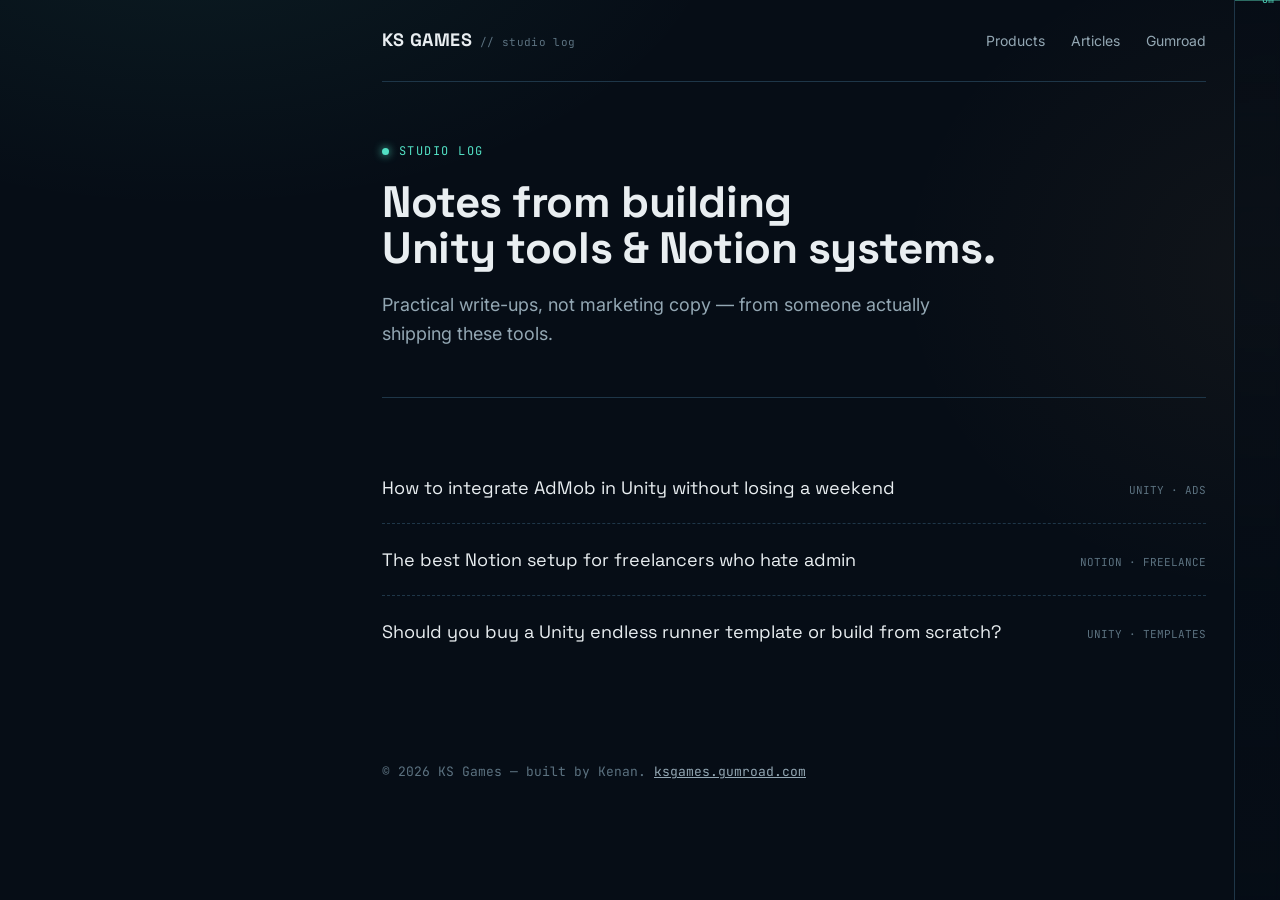
==== articles/index.html @ 416781f1 "Add files via upload" ====
<!DOCTYPE html>
<html lang="en">
<head>
<meta charset="UTF-8">
<meta name="viewport" content="width=device-width, initial-scale=1.0">
<title>Studio Log — Articles on Unity dev tools &amp; freelance systems | KS Games</title>
<meta name="description" content="Guides on Unity ad mediation, Notion systems for freelancers, and Unity source-code templates, written by indie developer Kenan of KS Games.">
<link rel="canonical" href="https://ksgames.github.io/articles/">
<link rel="stylesheet" href="../style.css">
<link rel="preconnect" href="https://fonts.googleapis.com">
<link rel="stylesheet" href="https://fonts.googleapis.com/css2?family=Space+Grotesk:wght@500;700&family=JetBrains+Mono:wght@400;500&family=Inter:wght@400;500&display=swap">
</head>
<body>

<div class="depth-gauge" aria-hidden="true">
  <div class="depth-gauge__track" id="gaugeTrack">
    <div class="depth-gauge__fill" id="gaugeFill"></div>
  </div>
</div>

<div class="shell">
  <header class="site">
    <div class="brand">KS GAMES <small class="mono">// studio log</small></div>
    <nav class="site">
      <a href="../index.html#products">Products</a>
      <a href="index.html">Articles</a>
      <a href="https://ksgames.gumroad.com/" target="_blank" rel="noopener">Gumroad</a>
    </nav>
  </header>

  <section class="hero" style="padding: 60px 0 30px;">
    <div class="hero__eyebrow">Studio log</div>
    <h1 style="font-size: clamp(30px,5vw,44px);">Notes from building<br>Unity tools &amp; Notion systems.</h1>
    <p class="lede">Practical write-ups, not marketing copy — from someone actually shipping these tools.</p>
  </section>

  <section>
    <div class="logs">
      <a class="log" href="unity-admob-integration-guide.html">
        <span class="log__title">How to integrate AdMob in Unity without losing a weekend</span>
        <span class="log__meta">UNITY · ADS</span>
      </a>
      <a class="log" href="notion-system-for-freelancers.html">
        <span class="log__title">The best Notion setup for freelancers who hate admin</span>
        <span class="log__meta">NOTION · FREELANCE</span>
      </a>
      <a class="log" href="unity-endless-runner-template.html">
        <span class="log__title">Should you buy a Unity endless runner template or build from scratch?</span>
        <span class="log__meta">UNITY · TEMPLATES</span>
      </a>
    </div>
  </section>

  <footer class="site">
    <div>© 2026 KS Games — built by Kenan. <a href="https://ksgames.gumroad.com/" target="_blank" rel="noopener">ksgames.gumroad.com</a></div>
  </footer>
</div>

<script>
  const fill = document.getElementById('gaugeFill');
  const track = document.getElementById('gaugeTrack');
  function updateGauge() {
    const scrollTop = window.scrollY;
    const docHeight = document.documentElement.scrollHeight - window.innerHeight;
    const pct = docHeight > 0 ? Math.min(100, (scrollTop / docHeight) * 100) : 0;
    fill.style.height = pct + '%';
    document.querySelectorAll('.depth-gauge__marker').forEach(m => m.remove());
    const meters = Math.round(pct * 3);
    const marker = document.createElement('div');
    marker.className = 'depth-gauge__marker mono';
    marker.style.top = pct + '%';
    marker.textContent = meters + 'm';
    track.appendChild(marker);
  }
  window.addEventListener('scroll', updateGauge);
  window.addEventListener('resize', updateGauge);
  updateGauge();
</script>
</body>
</html>
---- style.css ----
/* KS Games — "Depth Gauge" design system
   Palette: abyss navy/black, bioluminescent teal, brass/amber for tools
   Display: Space Grotesk / Labels+mono: JetBrains Mono / Body: Inter
*/

:root {
  --abyss: #060d16;
  --abyss-surface: #0d1a28;
  --abyss-surface-2: #122436;
  --line: #1e3648;
  --teal: #52e0c4;
  --teal-dim: #2c6b62;
  --brass: #d9a35c;
  --ink: #e9eef1;
  --ink-dim: #93a7b3;
  --ink-faint: #5c7280;
  --radius: 3px;
}

* { box-sizing: border-box; }

html {
  scroll-behavior: smooth;
}

@media (prefers-reduced-motion: reduce) {
  html { scroll-behavior: auto; }
  * { animation-duration: 0.001ms !important; transition-duration: 0.001ms !important; }
}

body {
  margin: 0;
  background: var(--abyss);
  color: var(--ink);
  font-family: 'Inter', -apple-system, BlinkMacSystemFont, sans-serif;
  line-height: 1.6;
  background-image:
    radial-gradient(ellipse 900px 500px at 15% -10%, rgba(82,224,196,0.07), transparent 60%),
    radial-gradient(ellipse 700px 600px at 100% 30%, rgba(217,163,92,0.05), transparent 55%);
  background-attachment: fixed;
}

a { color: inherit; }

.mono {
  font-family: 'JetBrains Mono', ui-monospace, monospace;
}

/* ---------- Depth gauge (signature element) ---------- */
.depth-gauge {
  position: fixed;
  right: 0;
  top: 0;
  height: 100vh;
  width: 46px;
  border-left: 1px solid var(--line);
  z-index: 50;
  display: flex;
  align-items: stretch;
  background: linear-gradient(180deg, rgba(6,13,22,0.4), rgba(6,13,22,0.85));
  backdrop-filter: blur(2px);
}
.depth-gauge__track {
  position: relative;
  flex: 1;
}
.depth-gauge__fill {
  position: absolute;
  left: 0; right: 0; top: 0;
  background: linear-gradient(180deg, rgba(82,224,196,0.16), rgba(82,224,196,0.02));
  height: 0%;
  border-bottom: 1px solid var(--teal-dim);
}
.depth-gauge__marker {
  position: absolute;
  right: 6px;
  transform: translateY(-50%);
  font-size: 10px;
  color: var(--teal);
  white-space: nowrap;
  letter-spacing: 0.02em;
}
@media (max-width: 720px) {
  .depth-gauge { width: 26px; }
  .depth-gauge__marker { font-size: 8px; right: 3px; }
}

/* ---------- Layout shell ---------- */
.shell {
  max-width: 880px;
  margin: 0 auto;
  padding: 0 28px 0 28px;
  margin-right: 46px;
}
@media (max-width: 720px) {
  .shell { margin-right: 26px; padding: 0 18px; }
}

header.site {
  display: flex;
  align-items: center;
  justify-content: space-between;
  padding: 26px 0;
  border-bottom: 1px solid var(--line);
}
.brand {
  font-family: 'Space Grotesk', sans-serif;
  font-weight: 700;
  font-size: 18px;
  letter-spacing: 0.02em;
  display: flex;
  align-items: baseline;
  gap: 8px;
}
.brand small {
  font-family: 'JetBrains Mono', monospace;
  font-weight: 400;
  font-size: 11px;
  color: var(--ink-faint);
}
nav.site a {
  text-decoration: none;
  color: var(--ink-dim);
  font-size: 14px;
  margin-left: 22px;
  transition: color 0.15s ease;
}
nav.site a:hover { color: var(--teal); }

/* ---------- Hero ---------- */
.hero {
  padding: 90px 0 70px;
}
.hero__eyebrow {
  font-family: 'JetBrains Mono', monospace;
  font-size: 12px;
  color: var(--teal);
  letter-spacing: 0.12em;
  text-transform: uppercase;
  margin-bottom: 18px;
  display: flex;
  align-items: center;
  gap: 10px;
}
.hero__eyebrow::before {
  content: '';
  width: 7px;
  height: 7px;
  border-radius: 50%;
  background: var(--teal);
  box-shadow: 0 0 8px var(--teal);
}
.hero h1 {
  font-family: 'Space Grotesk', sans-serif;
  font-size: clamp(36px, 6vw, 58px);
  line-height: 1.05;
  margin: 0 0 20px;
  letter-spacing: -0.01em;
}
.hero h1 em {
  font-style: normal;
  color: var(--teal);
}
.hero p.lede {
  max-width: 56ch;
  color: var(--ink-dim);
  font-size: 18px;
}

/* ---------- Sections ---------- */
section { padding: 56px 0; border-bottom: 1px solid var(--line); }
section:last-of-type { border-bottom: none; }

.section-head {
  display: flex;
  align-items: baseline;
  justify-content: space-between;
  margin-bottom: 30px;
  gap: 20px;
  flex-wrap: wrap;
}
.section-head h2 {
  font-family: 'Space Grotesk', sans-serif;
  font-size: 26px;
  margin: 0;
}
.section-head .tag {
  font-family: 'JetBrains Mono', monospace;
  font-size: 12px;
  color: var(--ink-faint);
}

/* ---------- Product / hull cards ---------- */
.plates {
  display: grid;
  gap: 18px;
}
.plate {
  border: 1px solid var(--line);
  background: var(--abyss-surface);
  border-radius: var(--radius);
  padding: 24px 26px;
  position: relative;
  transition: border-color 0.2s ease, transform 0.2s ease;
}
.plate:hover {
  border-color: var(--teal-dim);
  transform: translateY(-1px);
}
.plate__code {
  font-family: 'JetBrains Mono', monospace;
  font-size: 11px;
  color: var(--brass);
  letter-spacing: 0.06em;
  margin-bottom: 10px;
  text-transform: uppercase;
}
.plate h3 {
  font-family: 'Space Grotesk', sans-serif;
  font-size: 21px;
  margin: 0 0 10px;
}
.plate p {
  color: var(--ink-dim);
  margin: 0 0 16px;
  font-size: 15px;
}
.plate .meta {
  display: flex;
  gap: 14px;
  flex-wrap: wrap;
  font-size: 12px;
  color: var(--ink-faint);
  font-family: 'JetBrains Mono', monospace;
  margin-bottom: 16px;
}
.btn {
  display: inline-block;
  font-family: 'JetBrains Mono', monospace;
  font-size: 13px;
  text-decoration: none;
  padding: 9px 16px;
  border-radius: var(--radius);
  border: 1px solid var(--teal-dim);
  color: var(--teal);
  transition: background 0.15s ease, color 0.15s ease;
}
.btn:hover { background: var(--teal); color: var(--abyss); }
.btn--ghost {
  border-color: var(--line);
  color: var(--ink-dim);
}
.btn--ghost:hover { background: var(--abyss-surface-2); color: var(--ink); }

/* ---------- Article list ---------- */
.logs { display: grid; gap: 2px; }
.log {
  display: block;
  text-decoration: none;
  color: inherit;
  padding: 20px 0;
  border-bottom: 1px dashed var(--line);
  display: flex;
  justify-content: space-between;
  align-items: baseline;
  gap: 20px;
}
.log:last-child { border-bottom: none; }
.log__title {
  font-family: 'Space Grotesk', sans-serif;
  font-size: 18px;
  transition: color 0.15s ease;
}
.log:hover .log__title { color: var(--teal); }
.log__meta {
  font-family: 'JetBrains Mono', monospace;
  font-size: 11px;
  color: var(--ink-faint);
  white-space: nowrap;
}

/* ---------- Article page ---------- */
.article {
  padding: 70px 0 40px;
}
.article__eyebrow {
  font-family: 'JetBrains Mono', monospace;
  color: var(--brass);
  font-size: 12px;
  letter-spacing: 0.08em;
  text-transform: uppercase;
  margin-bottom: 16px;
}
.article h1 {
  font-family: 'Space Grotesk', sans-serif;
  font-size: clamp(28px, 5vw, 40px);
  line-height: 1.15;
  margin: 0 0 18px;
}
.article__dek {
  color: var(--ink-dim);
  font-size: 17px;
  max-width: 62ch;
  margin-bottom: 10px;
}
.article__meta {
  font-family: 'JetBrains Mono', monospace;
  font-size: 12px;
  color: var(--ink-faint);
  margin-bottom: 40px;
}
.prose { max-width: 68ch; font-size: 16px; }
.prose h2 {
  font-family: 'Space Grotesk', sans-serif;
  font-size: 22px;
  margin-top: 40px;
}
.prose h3 {
  font-family: 'Space Grotesk', sans-serif;
  font-size: 18px;
  margin-top: 30px;
}
.prose p { color: var(--ink-dim); }
.prose ul, .prose ol { color: var(--ink-dim); padding-left: 22px; }
.prose li { margin-bottom: 8px; }
.prose strong { color: var(--ink); }
.prose code {
  font-family: 'JetBrains Mono', monospace;
  background: var(--abyss-surface-2);
  padding: 2px 6px;
  border-radius: 3px;
  font-size: 0.9em;
  color: var(--teal);
}
.callout {
  border-left: 2px solid var(--teal);
  background: var(--abyss-surface);
  padding: 16px 20px;
  margin: 28px 0;
  font-size: 15px;
  color: var(--ink-dim);
}

/* ---------- Footer ---------- */
footer.site {
  padding: 40px 0 70px;
  color: var(--ink-faint);
  font-size: 13px;
  font-family: 'JetBrains Mono', monospace;
}
footer.site a { color: var(--ink-dim); text-decoration: underline; }
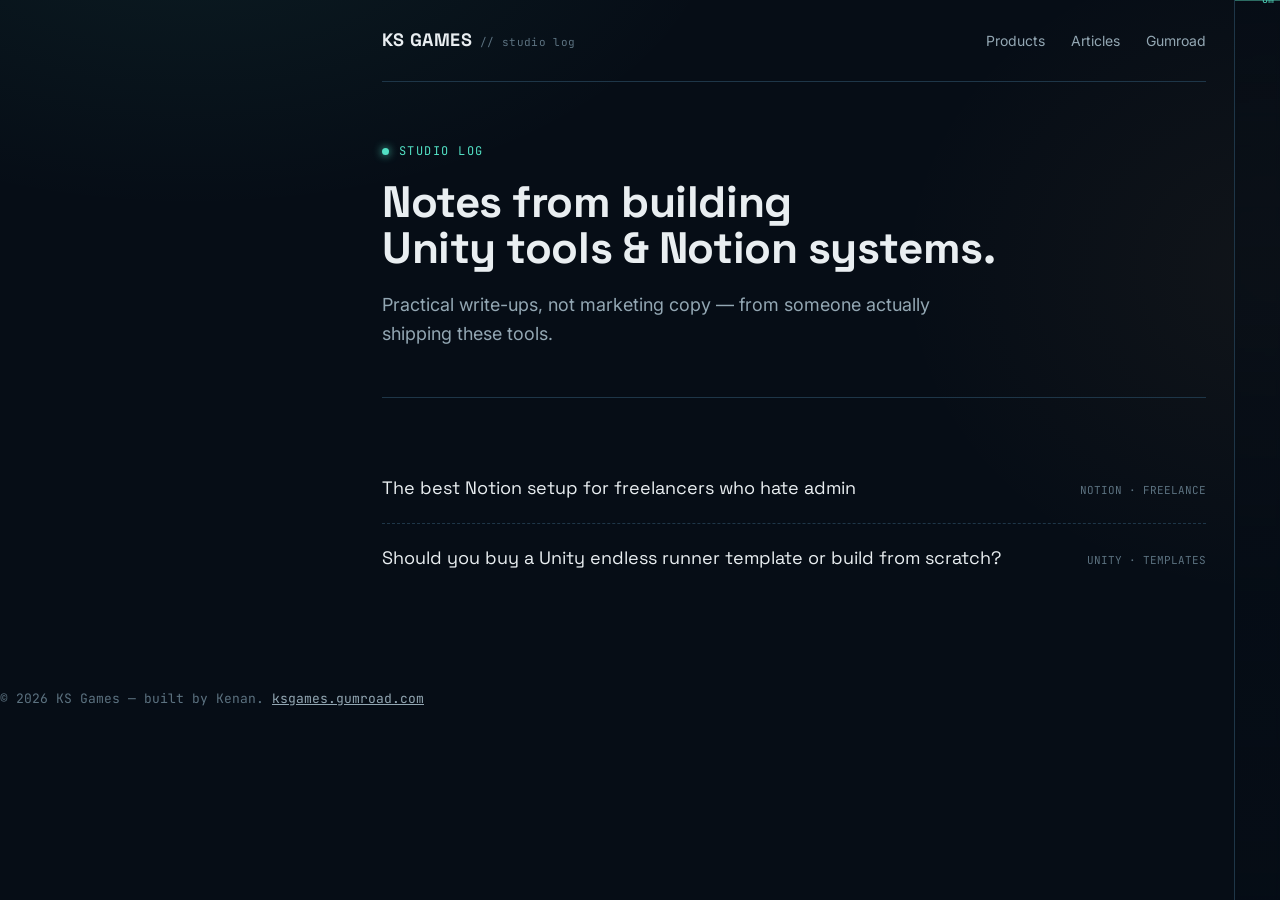
==== commit f285ad3c: "Update index.html" ====
--- a/articles/index.html
+++ b/articles/index.html
@@ -35,11 +35,6 @@
   </section>
 
   <section>
-    <div class="logs">
-      <a class="log" href="unity-admob-integration-guide.html">
-        <span class="log__title">How to integrate AdMob in Unity without losing a weekend</span>
-        <span class="log__meta">UNITY · ADS</span>
-      </a>
       <a class="log" href="notion-system-for-freelancers.html">
         <span class="log__title">The best Notion setup for freelancers who hate admin</span>
         <span class="log__meta">NOTION · FREELANCE</span>
